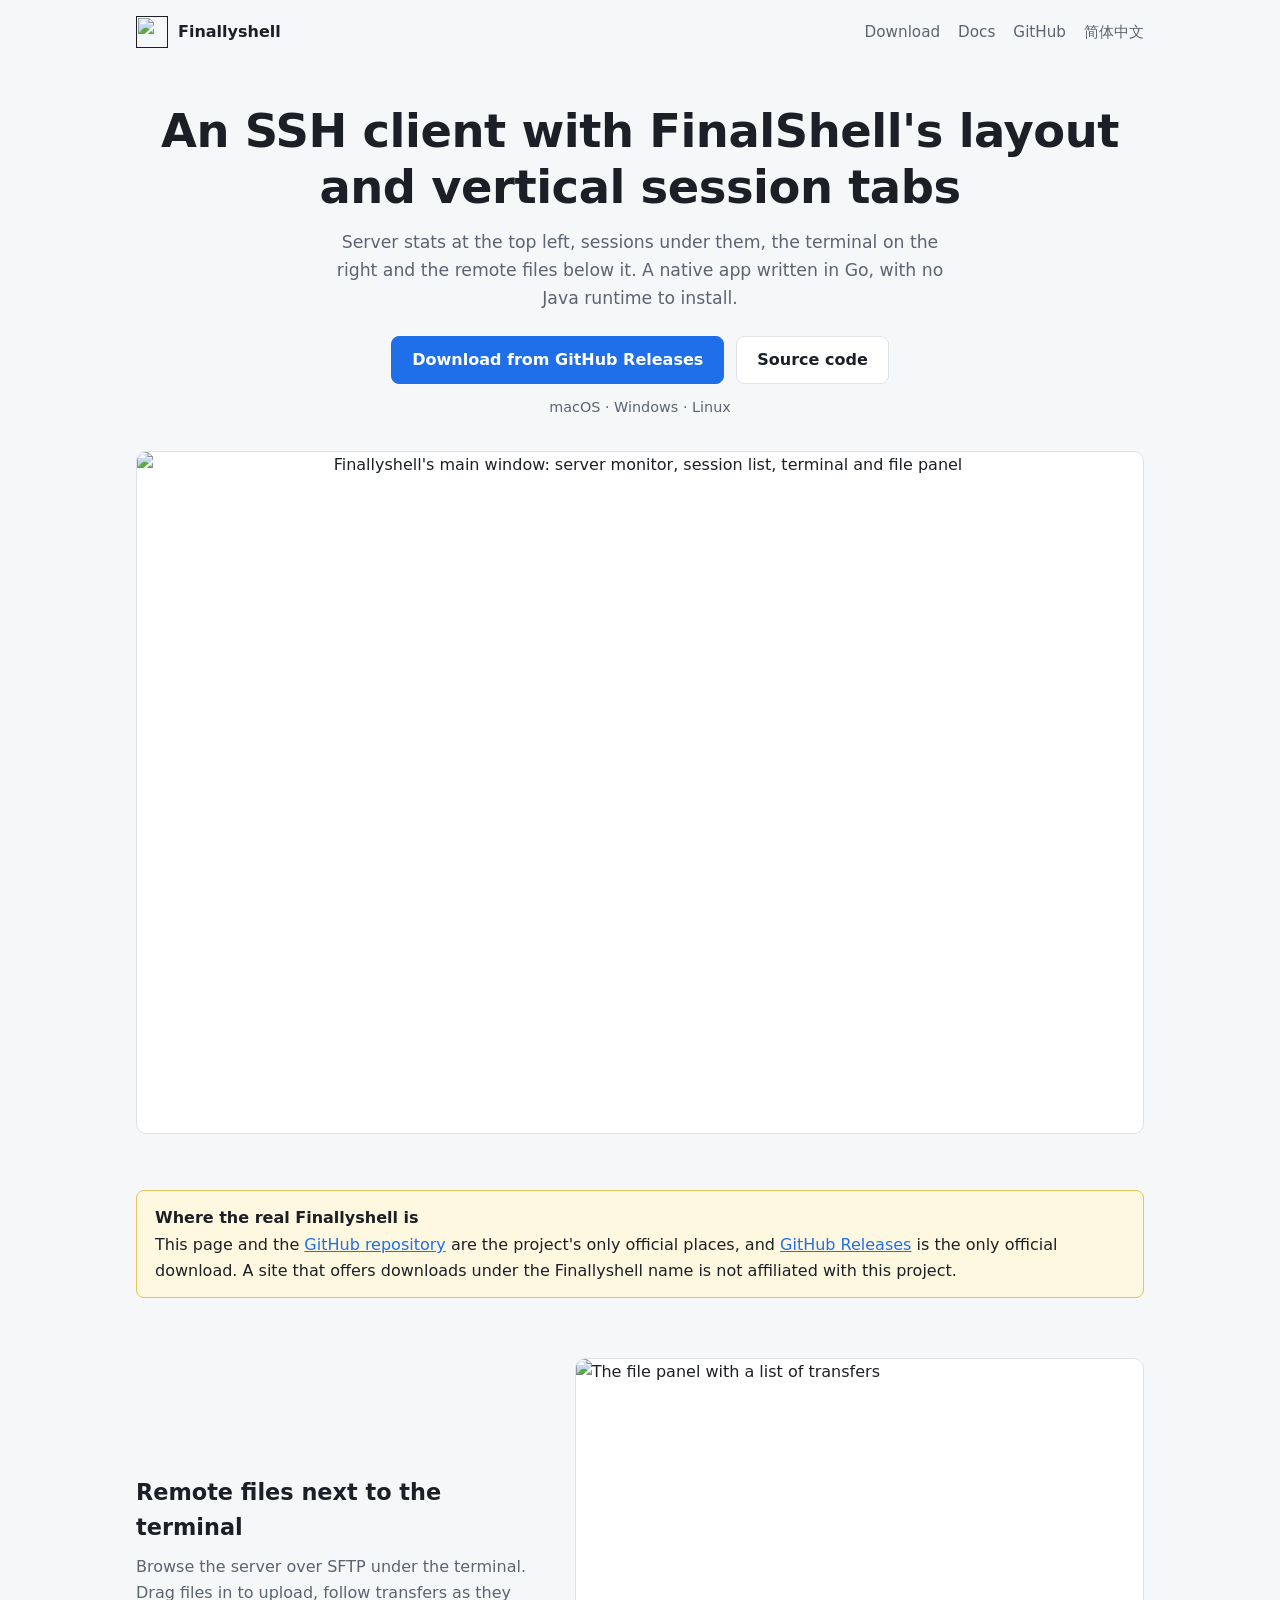
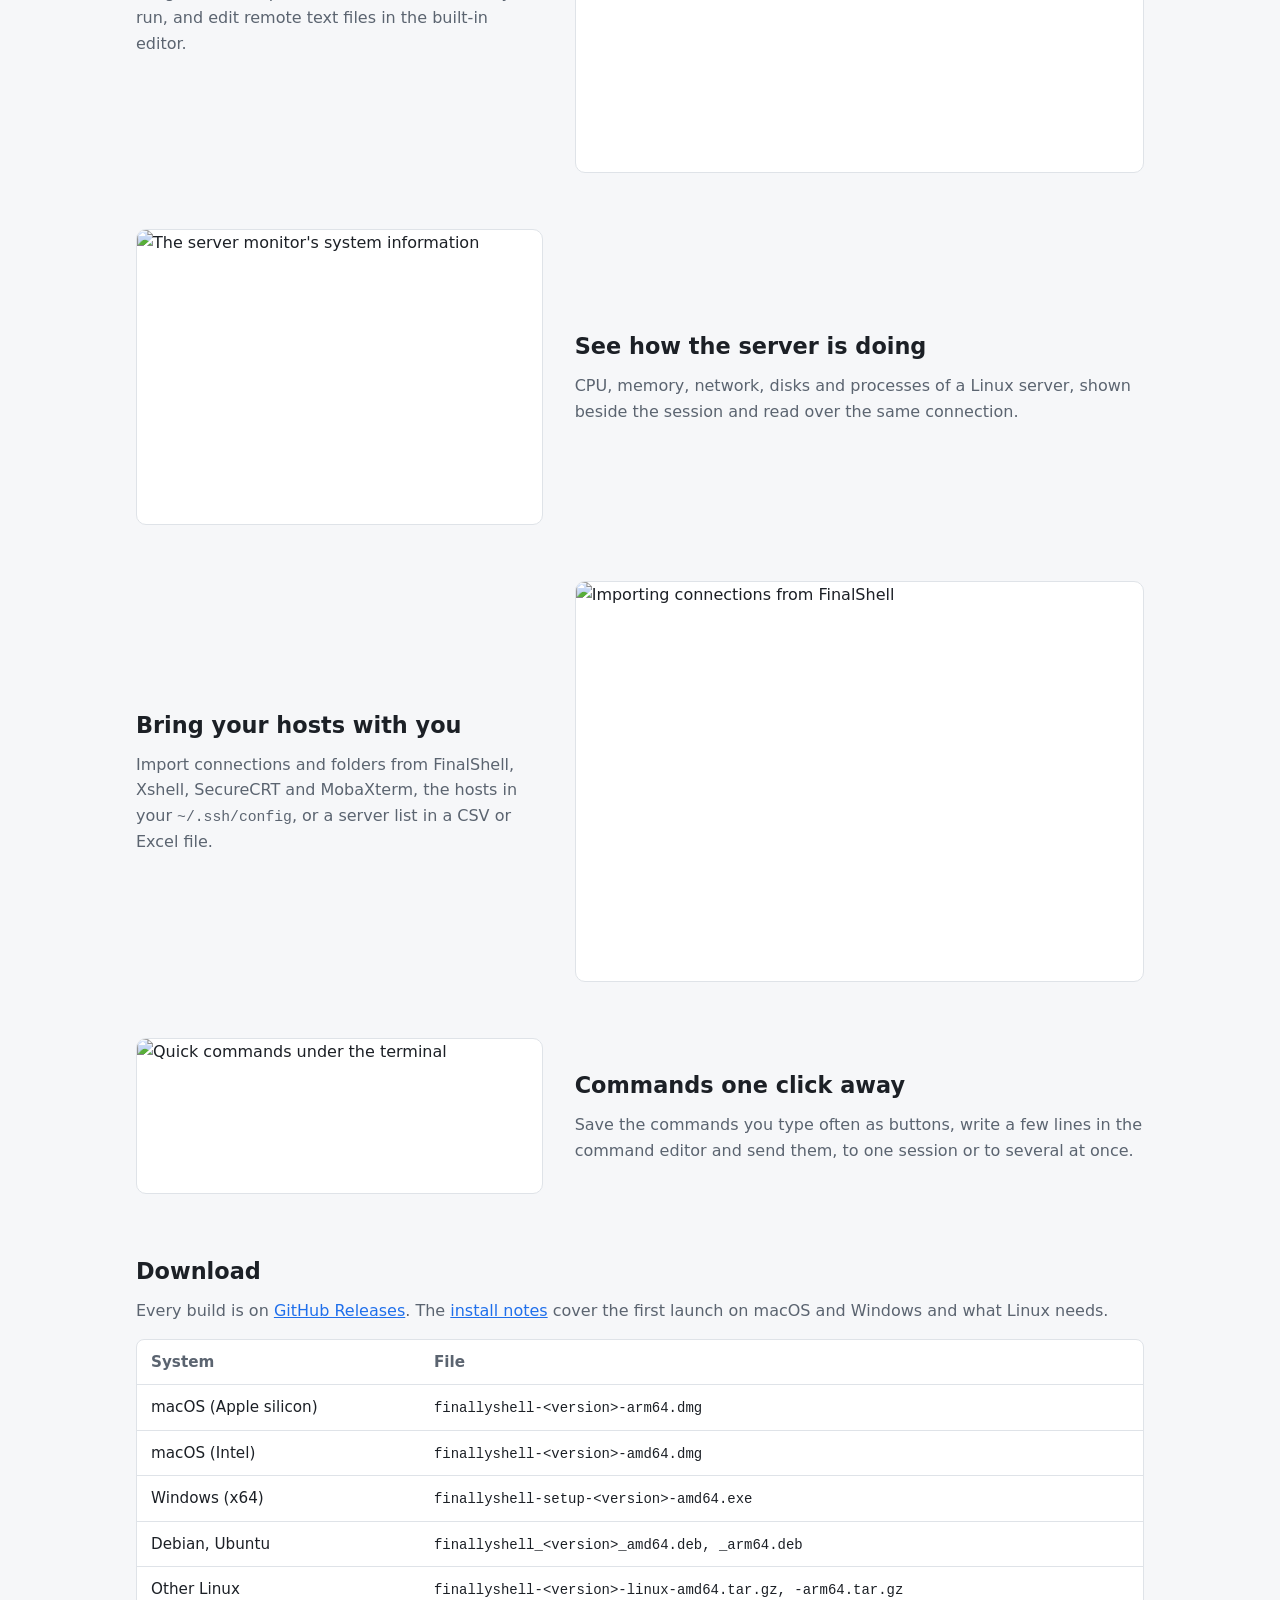
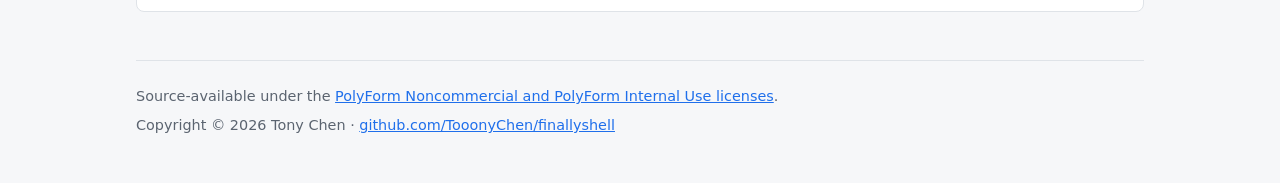
==== site/index.html @ c536961a "docs: add a project site and name the official sources site/ holds a static page in English and Simp" ====
<!doctype html>
<html lang="en">
<head>
<meta charset="utf-8">
<meta name="viewport" content="width=device-width, initial-scale=1">
<title>Finallyshell: an SSH client with FinalShell's layout</title>
<meta name="description" content="An SSH client with FinalShell's layout and vertical session tabs, written in Go. Terminal, SFTP files and server monitoring in one native window for macOS, Windows and Linux.">
<meta property="og:title" content="Finallyshell: an SSH client with FinalShell's layout">
<meta property="og:description" content="An SSH client with FinalShell's layout and vertical session tabs, written in Go. Terminal, SFTP files and server monitoring in one native window for macOS, Windows and Linux.">
<meta property="og:image" content="https://tooonychen.github.io/finallyshell/screenshots/main-en.png">
<link rel="canonical" href="https://tooonychen.github.io/finallyshell/">
<link rel="alternate" hreflang="en" href="https://tooonychen.github.io/finallyshell/">
<link rel="alternate" hreflang="zh-Hans" href="https://tooonychen.github.io/finallyshell/zh-CN/">
<link rel="icon" type="image/png" href="icon.png">
<link rel="stylesheet" href="style.css">
</head>
<body>
<div class="wrap">
  <header class="top">
    <a class="brand" href=""><img src="icon.png" alt="">Finallyshell</a>
    <nav class="links">
      <a href="#download">Download</a>
      <a href="https://github.com/TooonyChen/finallyshell/blob/main/docs/en/features.md">Docs</a>
      <a href="https://github.com/TooonyChen/finallyshell">GitHub</a>
      <a href="zh-CN/" lang="zh-Hans">简体中文</a>
    </nav>
  </header>

  <main>
    <div class="hero">
      <h1>An SSH client with FinalShell's layout and vertical session tabs</h1>
      <p>Server stats at the top left, sessions under them, the terminal on the right and the remote files below it. A native app written in Go, with no Java runtime to install.</p>
      <div class="actions">
        <a class="button primary" href="https://github.com/TooonyChen/finallyshell/releases/latest">Download from GitHub Releases</a>
        <a class="button" href="https://github.com/TooonyChen/finallyshell">Source code</a>
      </div>
      <div class="platforms">macOS · Windows · Linux</div>
      <div class="shot"><img src="screenshots/main-en.png" width="2672" height="1808" alt="Finallyshell's main window: server monitor, session list, terminal and file panel"></div>
    </div>

    <div class="notice">
      <strong>Where the real Finallyshell is</strong>
      This page and the <a href="https://github.com/TooonyChen/finallyshell">GitHub repository</a> are the project's only official places, and <a href="https://github.com/TooonyChen/finallyshell/releases">GitHub Releases</a> is the only official download. A site that offers downloads under the Finallyshell name is not affiliated with this project.
    </div>

    <section class="feature">
      <div class="text">
        <h2>Remote files next to the terminal</h2>
        <p>Browse the server over SFTP under the terminal. Drag files in to upload, follow transfers as they run, and edit remote text files in the built-in editor.</p>
      </div>
      <div class="shot"><img src="screenshots/transfers-en.png" width="1552" height="1128" loading="lazy" alt="The file panel with a list of transfers"></div>
    </section>

    <section class="feature">
      <div class="text">
        <h2>See how the server is doing</h2>
        <p>CPU, memory, network, disks and processes of a Linux server, shown beside the session and read over the same connection.</p>
      </div>
      <div class="shot"><img src="screenshots/system-info-en.png" width="1552" height="1128" loading="lazy" alt="The server monitor's system information"></div>
    </section>

    <section class="feature">
      <div class="text">
        <h2>Bring your hosts with you</h2>
        <p>Import connections and folders from FinalShell, Xshell, SecureCRT and MobaXterm, the hosts in your <code>~/.ssh/config</code>, or a server list in a CSV or Excel file.</p>
      </div>
      <div class="shot"><img src="screenshots/import-finalshell-en.png" width="1832" height="1288" loading="lazy" alt="Importing connections from FinalShell"></div>
    </section>

    <section class="feature">
      <div class="text">
        <h2>Commands one click away</h2>
        <p>Save the commands you type often as buttons, write a few lines in the command editor and send them, to one session or to several at once.</p>
      </div>
      <div class="shot"><img src="screenshots/quick-commands-en.png" width="2192" height="834" loading="lazy" alt="Quick commands under the terminal"></div>
    </section>

    <div class="download" id="download">
      <h2>Download</h2>
      <p>Every build is on <a href="https://github.com/TooonyChen/finallyshell/releases/latest">GitHub Releases</a>. The <a href="https://github.com/TooonyChen/finallyshell#install">install notes</a> cover the first launch on macOS and Windows and what Linux needs.</p>
      <div class="table">
        <table>
          <tr><th>System</th><th>File</th></tr>
          <tr><td>macOS (Apple silicon)</td><td><code>finallyshell-&lt;version&gt;-arm64.dmg</code></td></tr>
          <tr><td>macOS (Intel)</td><td><code>finallyshell-&lt;version&gt;-amd64.dmg</code></td></tr>
          <tr><td>Windows (x64)</td><td><code>finallyshell-setup-&lt;version&gt;-amd64.exe</code></td></tr>
          <tr><td>Debian, Ubuntu</td><td><code>finallyshell_&lt;version&gt;_amd64.deb, _arm64.deb</code></td></tr>
          <tr><td>Other Linux</td><td><code>finallyshell-&lt;version&gt;-linux-amd64.tar.gz, -arm64.tar.gz</code></td></tr>
        </table>
      </div>
    </div>
  </main>

  <footer>
    <p>Source-available under the <a href="https://github.com/TooonyChen/finallyshell/blob/main/LICENSE">PolyForm Noncommercial and PolyForm Internal Use licenses</a>.</p>
    <p>Copyright © 2026 Tony Chen · <a href="https://github.com/TooonyChen/finallyshell">github.com/TooonyChen/finallyshell</a></p>
  </footer>
</div>
</body>
</html>
---- site/style.css ----
:root {
  --bg: #f6f7f9;
  --surface: #ffffff;
  --text: #1c2026;
  --muted: #5b6470;
  --line: #dfe3e8;
  --accent: #1f6feb;
  --accent-text: #ffffff;
  --notice-bg: #fff8e1;
  --notice-line: #e6c45c;
}
@media (prefers-color-scheme: dark) {
  :root {
    --bg: #14171b;
    --surface: #1c2026;
    --text: #e8eaed;
    --muted: #9aa3ad;
    --line: #2d333b;
    --accent: #4c8dff;
    --accent-text: #0b0d10;
    --notice-bg: #2a2412;
    --notice-line: #7a6420;
  }
}
* { box-sizing: border-box; }
html { scroll-behavior: smooth; }
body {
  margin: 0;
  background: var(--bg);
  color: var(--text);
  font: 16px/1.6 system-ui, -apple-system, "Segoe UI", "PingFang SC", "Microsoft YaHei", sans-serif;
}
a { color: var(--accent); }
img { max-width: 100%; height: auto; display: block; }
code { font-family: ui-monospace, SFMono-Regular, Menlo, Consolas, monospace; font-size: 0.92em; }
.wrap { max-width: 1040px; margin: 0 auto; padding: 0 16px; }

header.top { display: flex; align-items: center; justify-content: space-between; padding: 16px 0; }
.brand { display: flex; align-items: center; gap: 10px; font-weight: 600; color: var(--text); text-decoration: none; }
.brand img { width: 32px; height: 32px; }
nav.links { display: flex; gap: 18px; font-size: 0.95rem; }
nav.links a { color: var(--muted); text-decoration: none; }
nav.links a:hover { color: var(--text); }

.hero { text-align: center; padding: 40px 0 24px; }
.hero h1 { font-size: clamp(1.9rem, 5vw, 2.9rem); line-height: 1.2; margin: 0 0 14px; letter-spacing: -0.01em; }
.hero p { color: var(--muted); max-width: 640px; margin: 0 auto 24px; font-size: 1.08rem; }
.actions { display: flex; gap: 12px; justify-content: center; flex-wrap: wrap; }
.button {
  display: inline-block; padding: 10px 20px; border-radius: 8px; text-decoration: none;
  font-weight: 600; border: 1px solid var(--line); color: var(--text); background: var(--surface);
}
.button.primary { background: var(--accent); border-color: var(--accent); color: var(--accent-text); }
.platforms { color: var(--muted); font-size: 0.9rem; margin-top: 12px; }
.shot { border: 1px solid var(--line); border-radius: 10px; overflow: hidden; background: var(--surface); }
.hero .shot { margin-top: 32px; }

.notice {
  margin: 32px 0; padding: 14px 18px; border: 1px solid var(--notice-line);
  background: var(--notice-bg); border-radius: 8px;
}
.notice strong { display: block; margin-bottom: 2px; }

section.feature { display: grid; grid-template-columns: 1fr 1.4fr; gap: 32px; align-items: center; padding: 28px 0; }
section.feature:nth-of-type(even) .text { order: 2; }
section.feature h2 { margin: 0 0 8px; font-size: 1.4rem; }
section.feature p { margin: 0; color: var(--muted); }
@media (max-width: 760px) {
  section.feature { grid-template-columns: 1fr; gap: 16px; }
  section.feature:nth-of-type(even) .text { order: 0; }
  nav.links { gap: 12px; font-size: 0.88rem; }
}

.download { padding: 32px 0 8px; }
.download h2 { font-size: 1.4rem; margin: 0 0 8px; }
.download p { color: var(--muted); margin: 0 0 16px; }
.table { overflow-x: auto; border: 1px solid var(--line); border-radius: 8px; background: var(--surface); }
table { border-collapse: collapse; width: 100%; font-size: 0.95rem; }
th, td { text-align: left; padding: 10px 14px; border-bottom: 1px solid var(--line); white-space: nowrap; }
tr:last-child td { border-bottom: 0; }
th { color: var(--muted); font-weight: 600; }

footer { margin-top: 40px; padding: 24px 0 40px; border-top: 1px solid var(--line); color: var(--muted); font-size: 0.9rem; }
footer p { margin: 0 0 6px; }
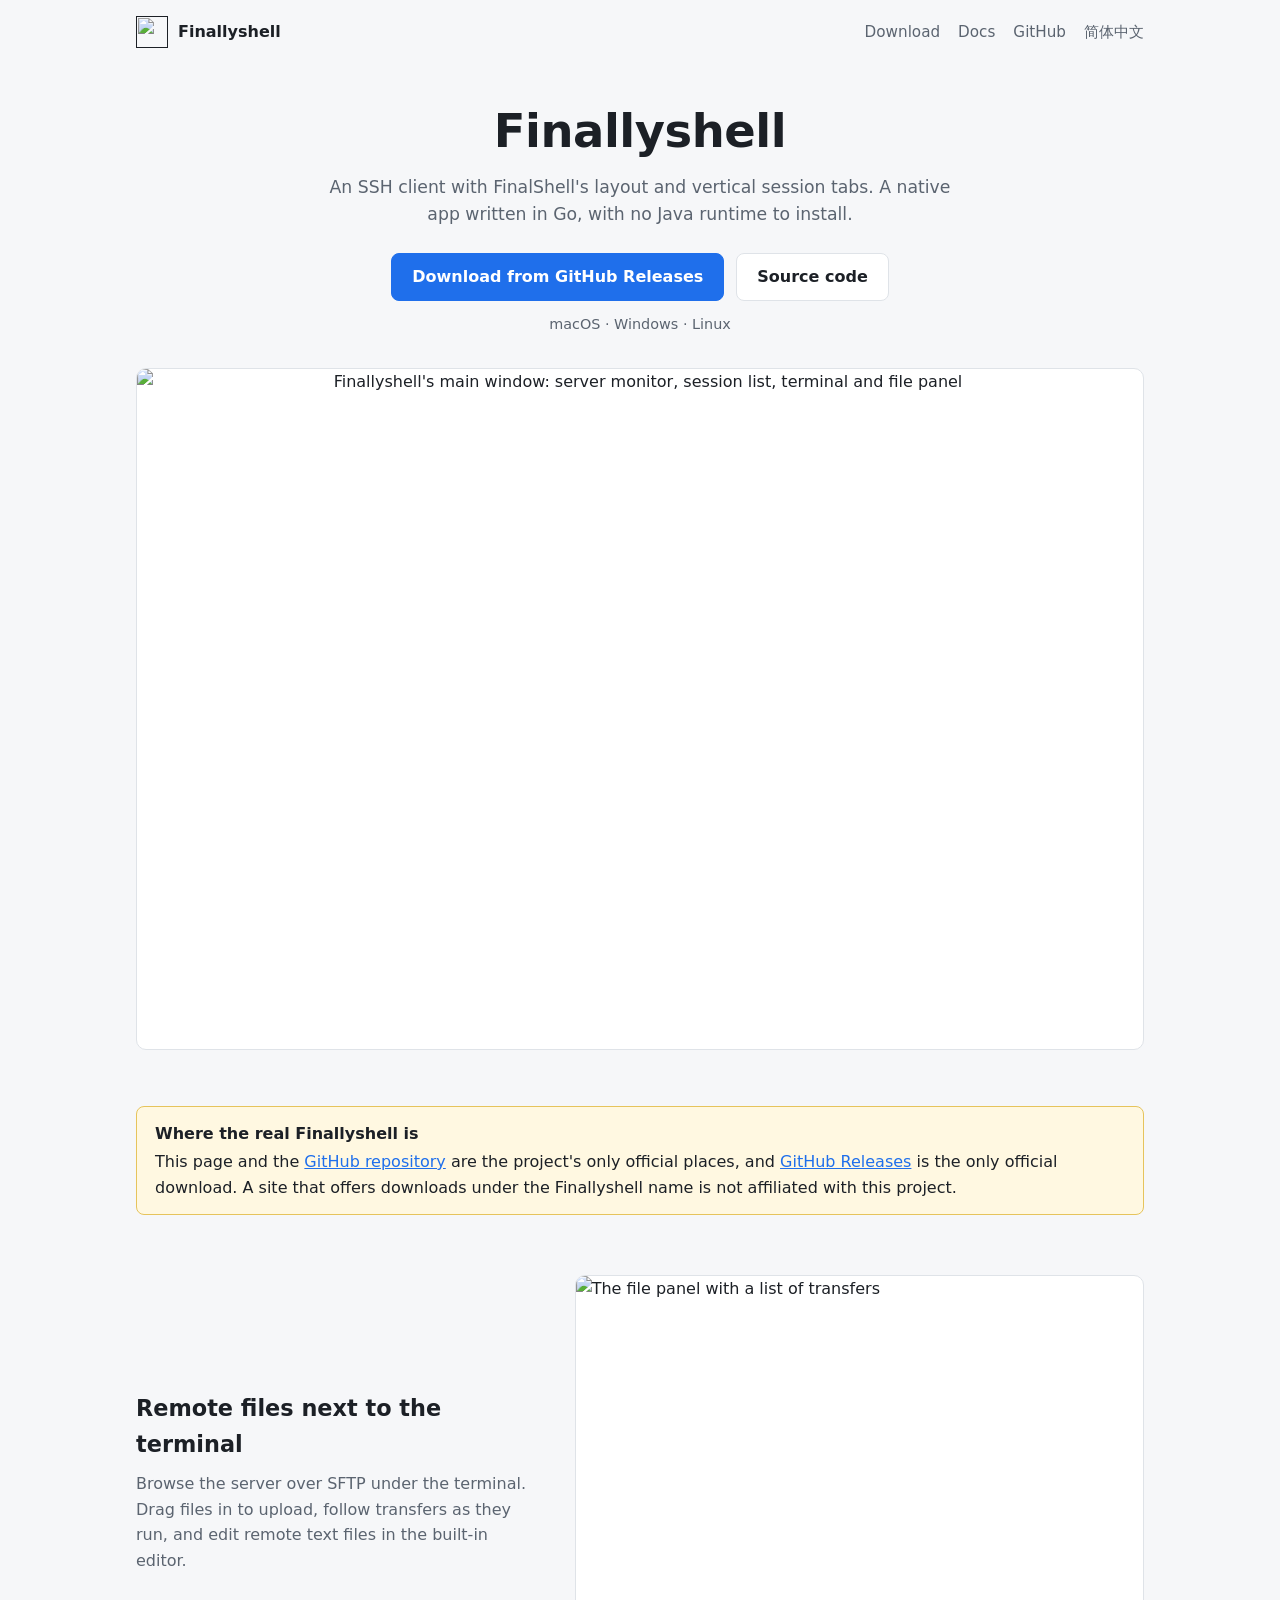
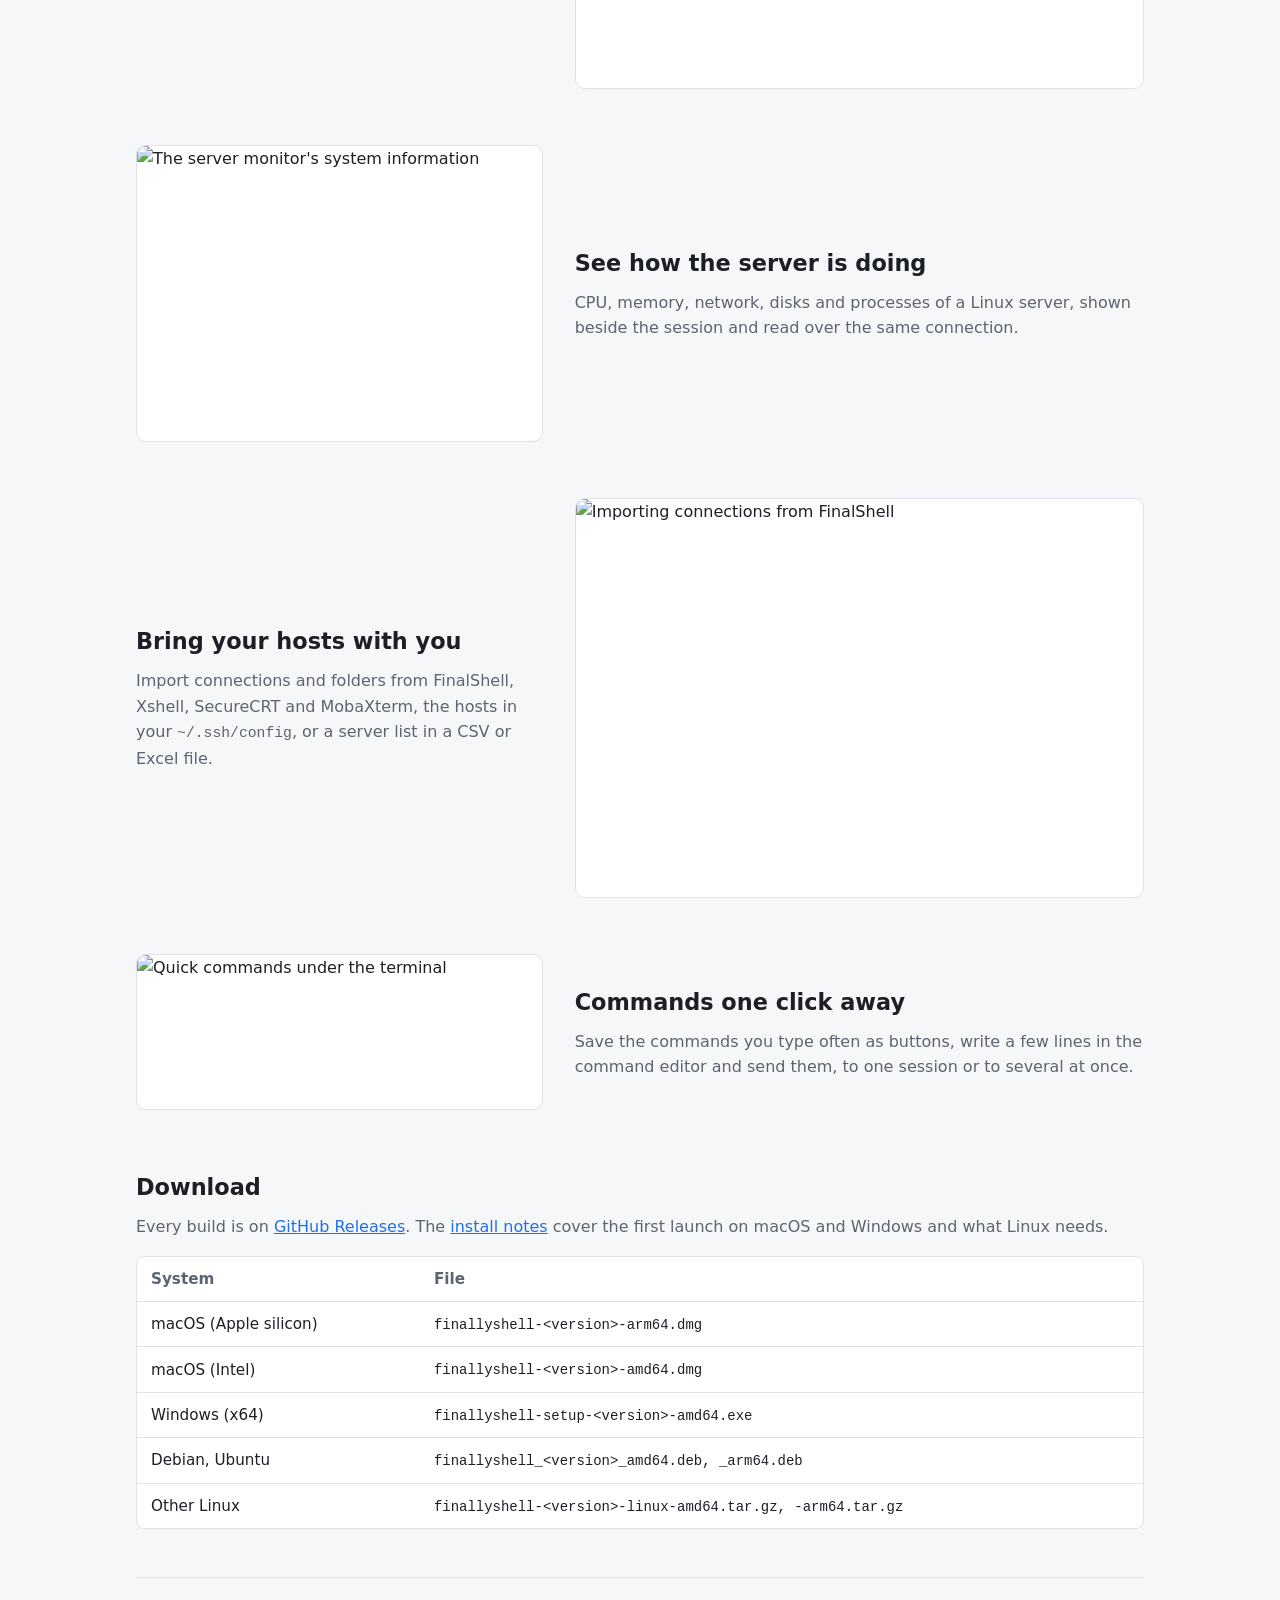
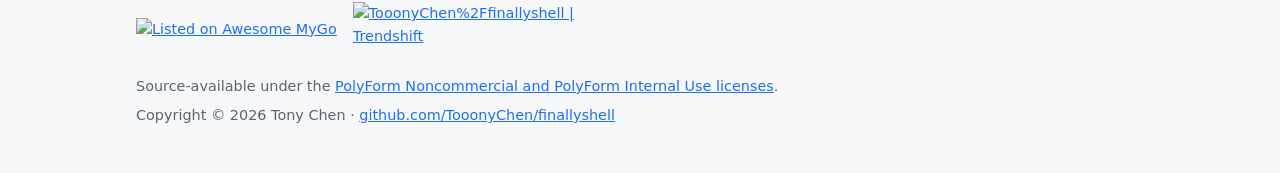
==== commit 13429b50: "docs(site): shorten the title and add the badges to the footer Refs #192  Co-Authored-By: Claude Fab" ====
--- a/site/index.html
+++ b/site/index.html
@@ -3,9 +3,9 @@
 <head>
 <meta charset="utf-8">
 <meta name="viewport" content="width=device-width, initial-scale=1">
-<title>Finallyshell: an SSH client with FinalShell's layout</title>
+<title>Finallyshell</title>
 <meta name="description" content="An SSH client with FinalShell's layout and vertical session tabs, written in Go. Terminal, SFTP files and server monitoring in one native window for macOS, Windows and Linux.">
-<meta property="og:title" content="Finallyshell: an SSH client with FinalShell's layout">
+<meta property="og:title" content="Finallyshell">
 <meta property="og:description" content="An SSH client with FinalShell's layout and vertical session tabs, written in Go. Terminal, SFTP files and server monitoring in one native window for macOS, Windows and Linux.">
 <meta property="og:image" content="https://tooonychen.github.io/finallyshell/screenshots/main-en.png">
 <link rel="canonical" href="https://tooonychen.github.io/finallyshell/">
@@ -28,8 +28,8 @@
 
   <main>
     <div class="hero">
-      <h1>An SSH client with FinalShell's layout and vertical session tabs</h1>
-      <p>Server stats at the top left, sessions under them, the terminal on the right and the remote files below it. A native app written in Go, with no Java runtime to install.</p>
+      <h1>Finallyshell</h1>
+      <p>An SSH client with FinalShell's layout and vertical session tabs. A native app written in Go, with no Java runtime to install.</p>
       <div class="actions">
         <a class="button primary" href="https://github.com/TooonyChen/finallyshell/releases/latest">Download from GitHub Releases</a>
         <a class="button" href="https://github.com/TooonyChen/finallyshell">Source code</a>
@@ -92,6 +92,10 @@
   </main>
 
   <footer>
+    <div class="badges">
+      <a href="https://awesomemygo.dev/apps/finallyshell" target="_blank" rel="noopener noreferrer"><img src="https://awesomemygo.dev/badge.svg" alt="Listed on Awesome MyGo"></a>
+      <a href="https://trendshift.io/repositories/343771?utm_source=trendshift-badge&amp;utm_medium=badge&amp;utm_campaign=badge-trendshift-343771" target="_blank" rel="noopener noreferrer"><img src="https://trendshift.io/api/badge/trendshift/repositories/343771/daily?language=Go" alt="TooonyChen%2Ffinallyshell | Trendshift" width="250" height="55"/></a>
+    </div>
     <p>Source-available under the <a href="https://github.com/TooonyChen/finallyshell/blob/main/LICENSE">PolyForm Noncommercial and PolyForm Internal Use licenses</a>.</p>
     <p>Copyright © 2026 Tony Chen · <a href="https://github.com/TooonyChen/finallyshell">github.com/TooonyChen/finallyshell</a></p>
   </footer>
--- a/site/style.css
+++ b/site/style.css
@@ -82,3 +82,5 @@
 
 footer { margin-top: 40px; padding: 24px 0 40px; border-top: 1px solid var(--line); color: var(--muted); font-size: 0.9rem; }
 footer p { margin: 0 0 6px; }
+.badges { display: flex; flex-wrap: wrap; align-items: center; gap: 16px; margin-bottom: 18px; }
+.badges img { display: block; }
